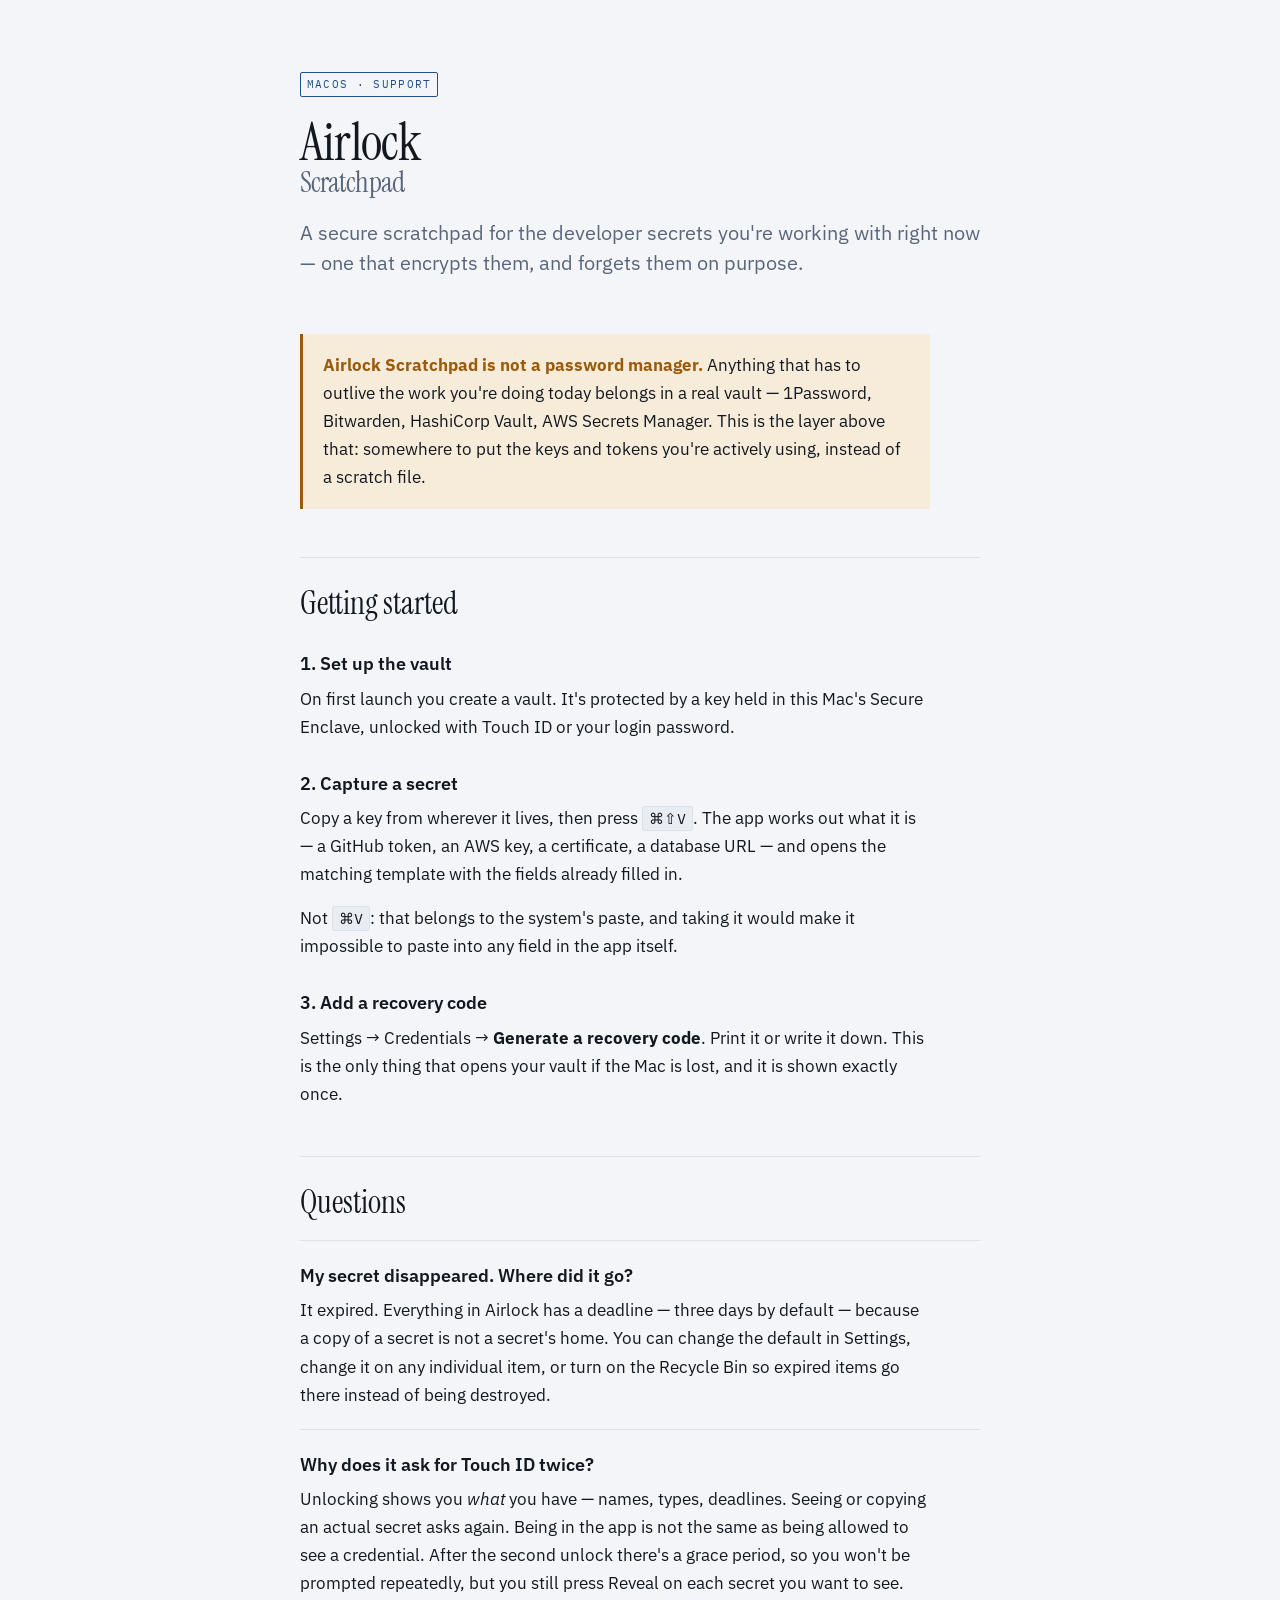
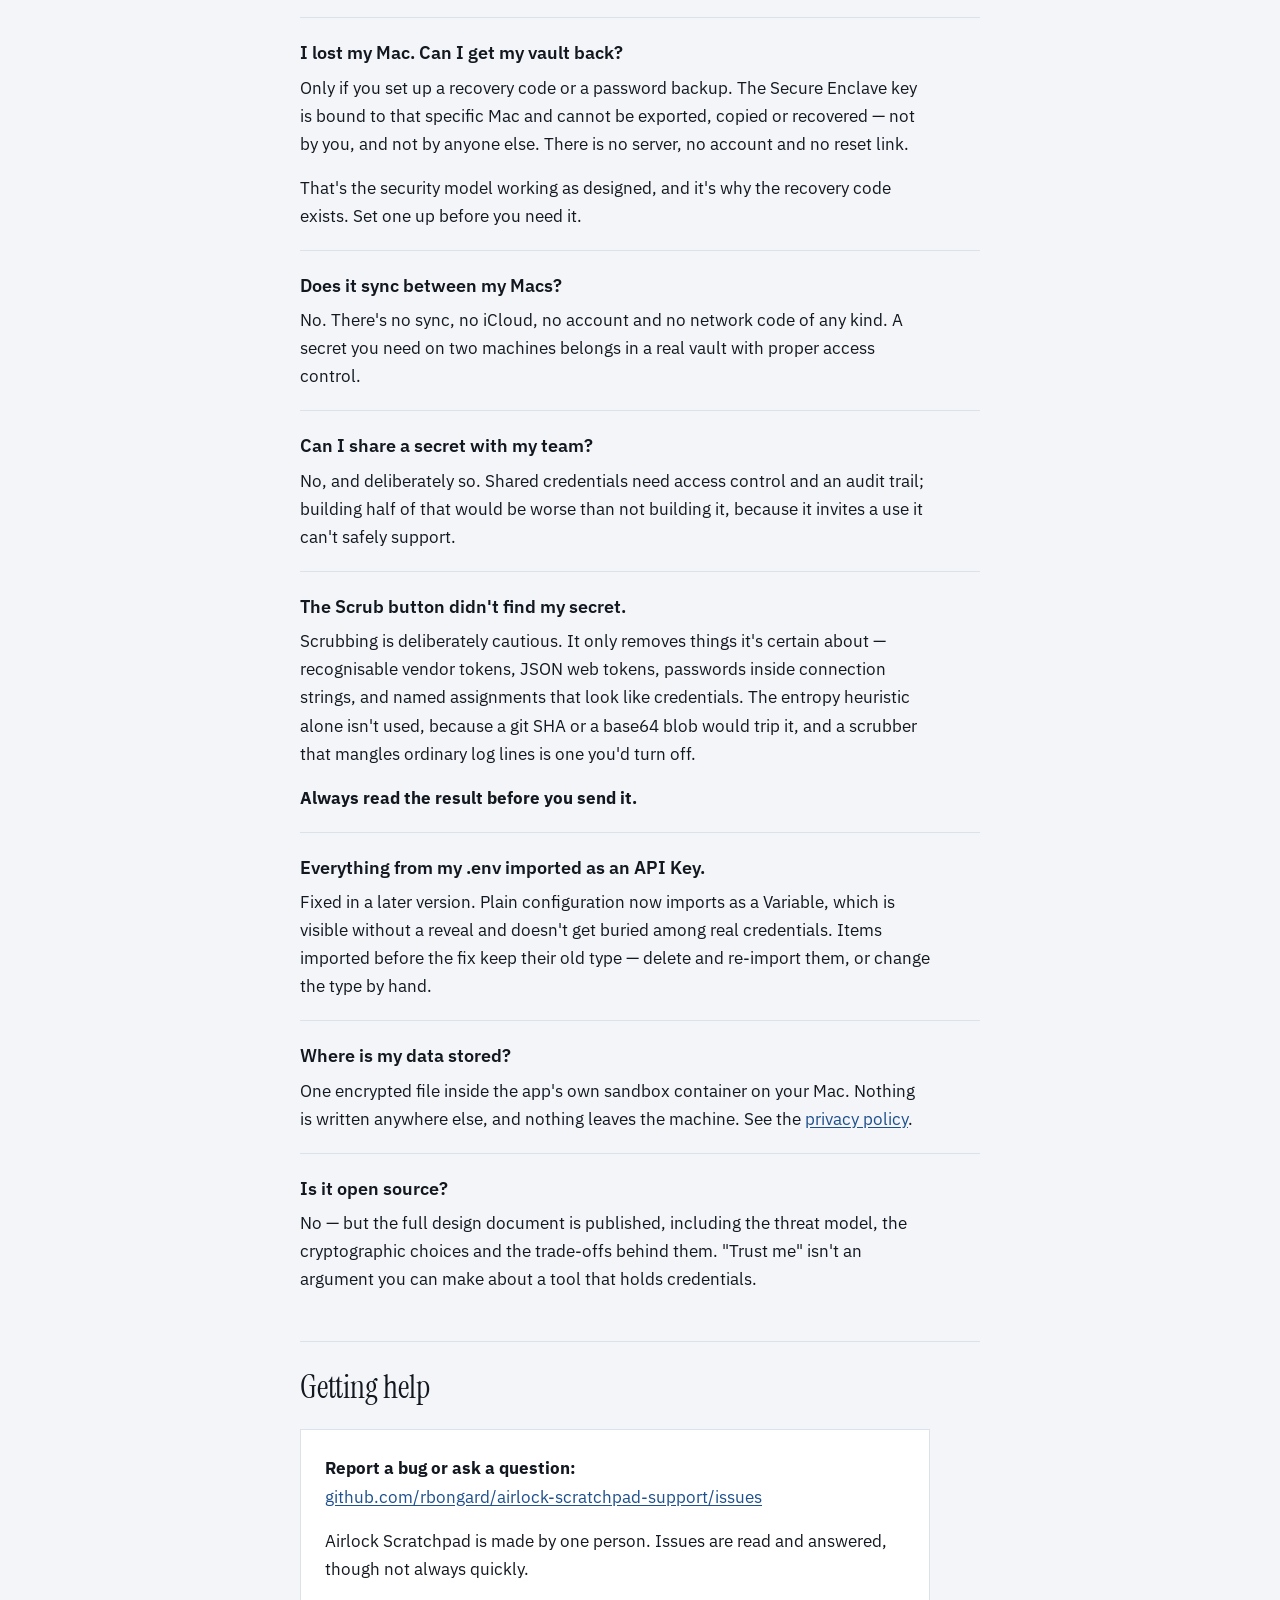
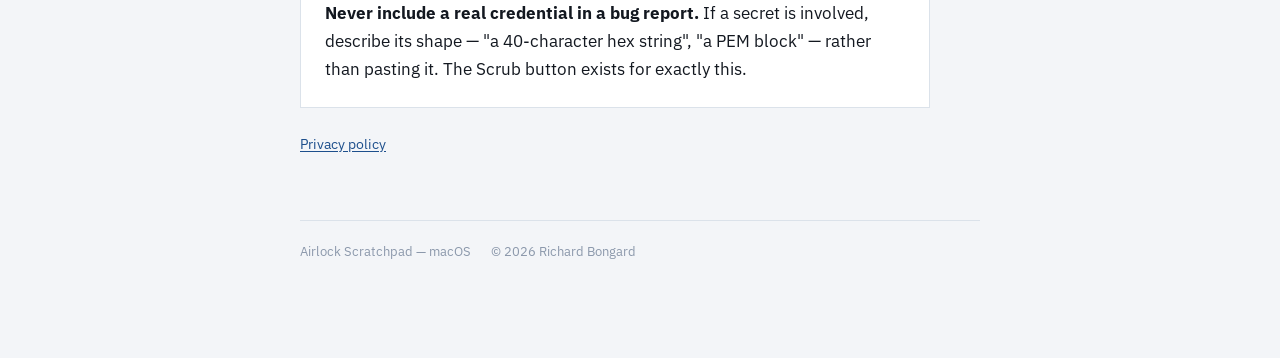
==== index.html @ 9584c19c "Support and privacy pages for Airlock Scratchpad The two URLs App Store Connect requires, plus the s" ====
<!doctype html>
<html lang="en">
<head>
<meta charset="utf-8">
<meta name="viewport" content="width=device-width, initial-scale=1">
<title>Airlock Scratchpad — Support</title>
<meta name="description" content="Support and help for Airlock Scratchpad, a secure scratchpad for short-lived developer secrets on macOS.">
<link rel="preconnect" href="https://fonts.googleapis.com">
<link rel="preconnect" href="https://fonts.gstatic.com" crossorigin>
<link rel="stylesheet" href="https://fonts.googleapis.com/css2?family=Instrument+Serif&family=IBM+Plex+Sans:wght@400;500;600&family=IBM+Plex+Mono:wght@400;500&display=swap">
<link rel="stylesheet" href="style.css">
</head>
<body>
<div class="wrap">

  <header>
    <span class="tag">macOS · Support</span>
    <h1>Airlock<span class="second">Scratchpad</span></h1>
    <p class="lede">A secure scratchpad for the developer secrets you're working with right now — one that encrypts them, and forgets them on purpose.</p>
  </header>

  <div class="callout">
    <p><strong>Airlock Scratchpad is not a password manager.</strong> Anything that has to outlive the work you're doing today belongs in a real vault — 1Password, Bitwarden, HashiCorp Vault, AWS Secrets Manager. This is the layer above that: somewhere to put the keys and tokens you're actively using, instead of a scratch file.</p>
  </div>

  <h2>Getting started</h2>

  <h3>1. Set up the vault</h3>
  <p>On first launch you create a vault. It's protected by a key held in this Mac's Secure Enclave, unlocked with Touch ID or your login password.</p>

  <h3>2. Capture a secret</h3>
  <p>Copy a key from wherever it lives, then press <kbd>⌘⇧V</kbd>. The app works out what it is — a GitHub token, an AWS key, a certificate, a database URL — and opens the matching template with the fields already filled in.</p>
  <p>Not <kbd>⌘V</kbd>: that belongs to the system's paste, and taking it would make it impossible to paste into any field in the app itself.</p>

  <h3>3. Add a recovery code</h3>
  <p>Settings → Credentials → <strong>Generate a recovery code</strong>. Print it or write it down. This is the only thing that opens your vault if the Mac is lost, and it is shown exactly once.</p>

  <h2>Questions</h2>

  <div class="qa">
    <h3>My secret disappeared. Where did it go?</h3>
    <p>It expired. Everything in Airlock has a deadline — three days by default — because a copy of a secret is not a secret's home. You can change the default in Settings, change it on any individual item, or turn on the Recycle Bin so expired items go there instead of being destroyed.</p>
  </div>

  <div class="qa">
    <h3>Why does it ask for Touch ID twice?</h3>
    <p>Unlocking shows you <em>what</em> you have — names, types, deadlines. Seeing or copying an actual secret asks again. Being in the app is not the same as being allowed to see a credential. After the second unlock there's a grace period, so you won't be prompted repeatedly, but you still press Reveal on each secret you want to see.</p>
  </div>

  <div class="qa">
    <h3>I lost my Mac. Can I get my vault back?</h3>
    <p>Only if you set up a recovery code or a password backup. The Secure Enclave key is bound to that specific Mac and cannot be exported, copied or recovered — not by you, and not by anyone else. There is no server, no account and no reset link.</p>
    <p>That's the security model working as designed, and it's why the recovery code exists. Set one up before you need it.</p>
  </div>

  <div class="qa">
    <h3>Does it sync between my Macs?</h3>
    <p>No. There's no sync, no iCloud, no account and no network code of any kind. A secret you need on two machines belongs in a real vault with proper access control.</p>
  </div>

  <div class="qa">
    <h3>Can I share a secret with my team?</h3>
    <p>No, and deliberately so. Shared credentials need access control and an audit trail; building half of that would be worse than not building it, because it invites a use it can't safely support.</p>
  </div>

  <div class="qa">
    <h3>The Scrub button didn't find my secret.</h3>
    <p>Scrubbing is deliberately cautious. It only removes things it's certain about — recognisable vendor tokens, JSON web tokens, passwords inside connection strings, and named assignments that look like credentials. The entropy heuristic alone isn't used, because a git SHA or a base64 blob would trip it, and a scrubber that mangles ordinary log lines is one you'd turn off.</p>
    <p><strong>Always read the result before you send it.</strong></p>
  </div>

  <div class="qa">
    <h3>Everything from my .env imported as an API Key.</h3>
    <p>Fixed in a later version. Plain configuration now imports as a Variable, which is visible without a reveal and doesn't get buried among real credentials. Items imported before the fix keep their old type — delete and re-import them, or change the type by hand.</p>
  </div>

  <div class="qa">
    <h3>Where is my data stored?</h3>
    <p>One encrypted file inside the app's own sandbox container on your Mac. Nothing is written anywhere else, and nothing leaves the machine. See the <a href="privacy.html">privacy policy</a>.</p>
  </div>

  <div class="qa">
    <h3>Is it open source?</h3>
    <p>No — but the full design document is published, including the threat model, the cryptographic choices and the trade-offs behind them. "Trust me" isn't an argument you can make about a tool that holds credentials.</p>
  </div>

  <h2>Getting help</h2>

  <div class="contact">
    <p><strong>Report a bug or ask a question:</strong><br>
    <a href="https://github.com/rbongard/airlock-scratchpad-support/issues">github.com/rbongard/airlock-scratchpad-support/issues</a></p>
    <p>Airlock Scratchpad is made by one person. Issues are read and answered, though not always quickly.</p>
    <p><strong>Never include a real credential in a bug report.</strong> If a secret is involved, describe its shape — "a 40-character hex string", "a PEM block" — rather than pasting it. The Scrub button exists for exactly this.</p>
  </div>

  <nav class="crumbs">
    <a href="privacy.html">Privacy policy</a>
  </nav>

  <footer>
    <span>Airlock Scratchpad — macOS</span>
    <span>© 2026 Richard Bongard</span>
  </footer>

</div>
</body>
</html>
---- style.css ----
/* Shared with the published design and positioning documents, so the support
   site reads as part of the same product rather than a bolted-on afterthought. */

:root {
  --ground:    #f3f5f8;
  --surface:   #ffffff;
  --sunk:      #e9edf2;
  --ink:       #131820;
  --slate:     #59657a;
  --faint:     #8b98ab;
  --rule:      #dbe2ea;
  --accent:    #1d4f8c;
  --accent-dim:#e2ebf6;
  --amber:     #9a5c0c;
  --amber-dim: #f7ecda;
  --measure:   63ch;
}

@media (prefers-color-scheme: dark) {
  :root {
    --ground:    #0e1217;
    --surface:   #161c24;
    --sunk:      #1c232d;
    --ink:       #e7ecf3;
    --slate:     #9dabbd;
    --faint:     #6d7c90;
    --rule:      #29323e;
    --accent:    #79aae8;
    --accent-dim:#1a2b40;
    --amber:     #d9a052;
    --amber-dim: #332614;
  }
}

* { box-sizing: border-box; }

body {
  margin: 0;
  background: var(--ground);
  color: var(--ink);
  font-family: "IBM Plex Sans", ui-sans-serif, system-ui, -apple-system, sans-serif;
  font-size: 1.0625rem;
  line-height: 1.65;
  -webkit-font-smoothing: antialiased;
}

.wrap {
  max-width: 46rem;
  margin: 0 auto;
  padding: 0 1.75rem 6rem;
}

h1, h2, h3 { text-wrap: balance; margin: 0; }

h1 {
  font-family: "Instrument Serif", Georgia, "Times New Roman", serif;
  font-weight: 400;
  font-size: 3.25rem;
  line-height: 1;
  letter-spacing: -0.015em;
}

h1 .second { display: block; color: var(--slate); font-size: 0.55em; }

h2 {
  font-family: "Instrument Serif", Georgia, serif;
  font-weight: 400;
  font-size: 2rem;
  line-height: 1.1;
  margin: 3rem 0 1rem;
  padding-top: 1.75rem;
  border-top: 1px solid var(--rule);
}

h3 { font-size: 1.1rem; font-weight: 600; margin: 1.75rem 0 0.4rem; }

p { margin: 0 0 1rem; max-width: var(--measure); }
ul { margin: 0 0 1.15rem; padding-left: 1.25rem; max-width: var(--measure); }
li { margin-bottom: 0.4rem; }

a { color: var(--accent); text-underline-offset: 2px; }

header {
  padding: 4.5rem 0 2.5rem;
  display: flex;
  flex-direction: column;
  gap: 1.25rem;
}

.lede { font-size: 1.25rem; line-height: 1.5; color: var(--slate); max-width: var(--measure); }

.tag {
  align-self: flex-start;
  font-family: "IBM Plex Mono", ui-monospace, Menlo, monospace;
  font-size: 0.7rem;
  letter-spacing: 0.12em;
  text-transform: uppercase;
  color: var(--accent);
  border: 1px solid var(--accent);
  border-radius: 2px;
  padding: 0.2em 0.5em;
}

code, kbd {
  font-family: "IBM Plex Mono", ui-monospace, Menlo, monospace;
  font-size: 0.87em;
  background: var(--sunk);
  padding: 0.12em 0.4em;
  border-radius: 3px;
}

kbd { border: 1px solid var(--rule); }

.callout {
  border-left: 3px solid var(--amber);
  background: var(--amber-dim);
  padding: 1.1rem 1.25rem;
  margin: 0 0 1.5rem;
  max-width: var(--measure);
}
.callout p:last-child { margin-bottom: 0; }
.callout strong { color: var(--amber); }

.qa {
  border-top: 1px solid var(--rule);
  padding-top: 1.25rem;
  margin-top: 1.25rem;
}
.qa:first-of-type { border-top: none; }
.qa h3 { margin-top: 0; }

.contact {
  background: var(--surface);
  border: 1px solid var(--rule);
  padding: 1.5rem 1.5rem;
  margin-top: 1.5rem;
  max-width: var(--measure);
}
.contact p:last-child { margin-bottom: 0; }

nav.crumbs {
  padding: 1.5rem 0 0;
  font-size: 0.9rem;
  display: flex;
  gap: 1.25rem;
  flex-wrap: wrap;
}

footer {
  margin-top: 4rem;
  padding-top: 1.25rem;
  border-top: 1px solid var(--rule);
  font-size: 0.82rem;
  color: var(--faint);
  display: flex;
  gap: 1.25rem;
  flex-wrap: wrap;
}

:focus-visible { outline: 2px solid var(--accent); outline-offset: 2px; }
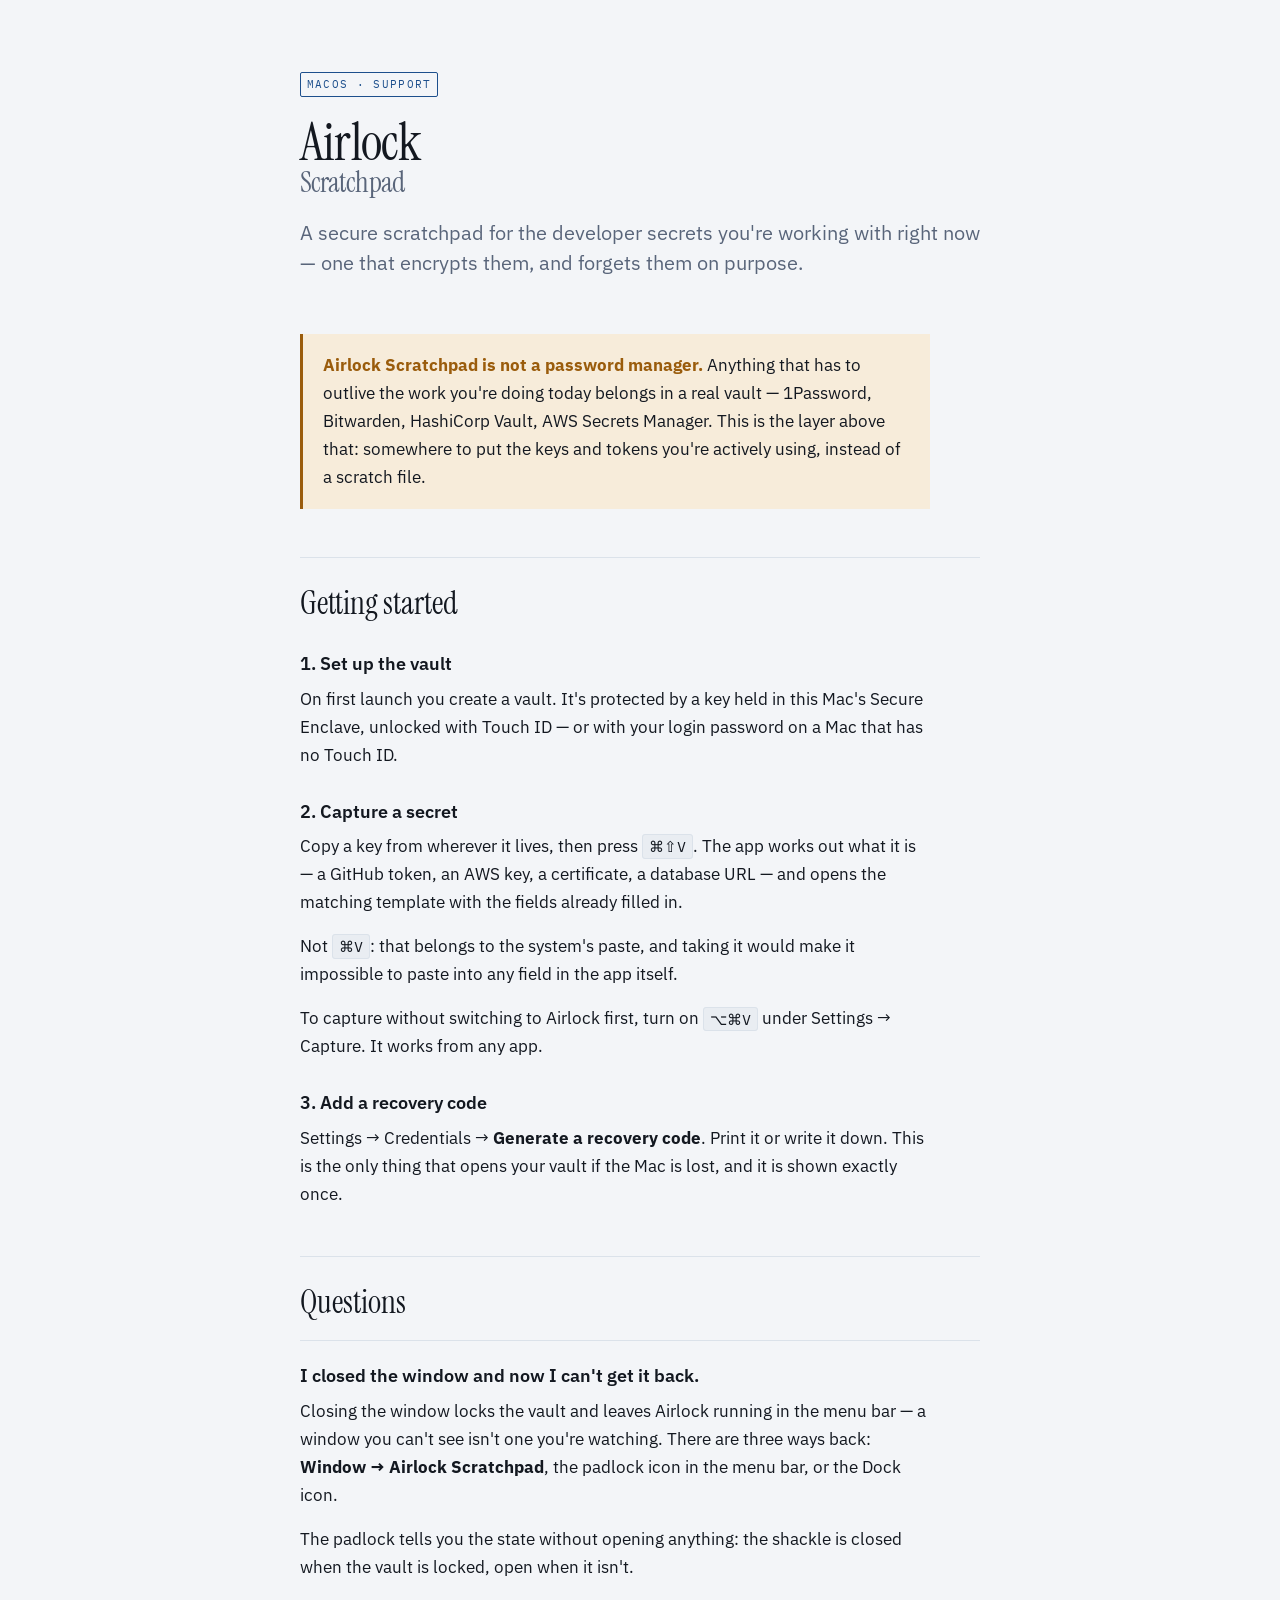
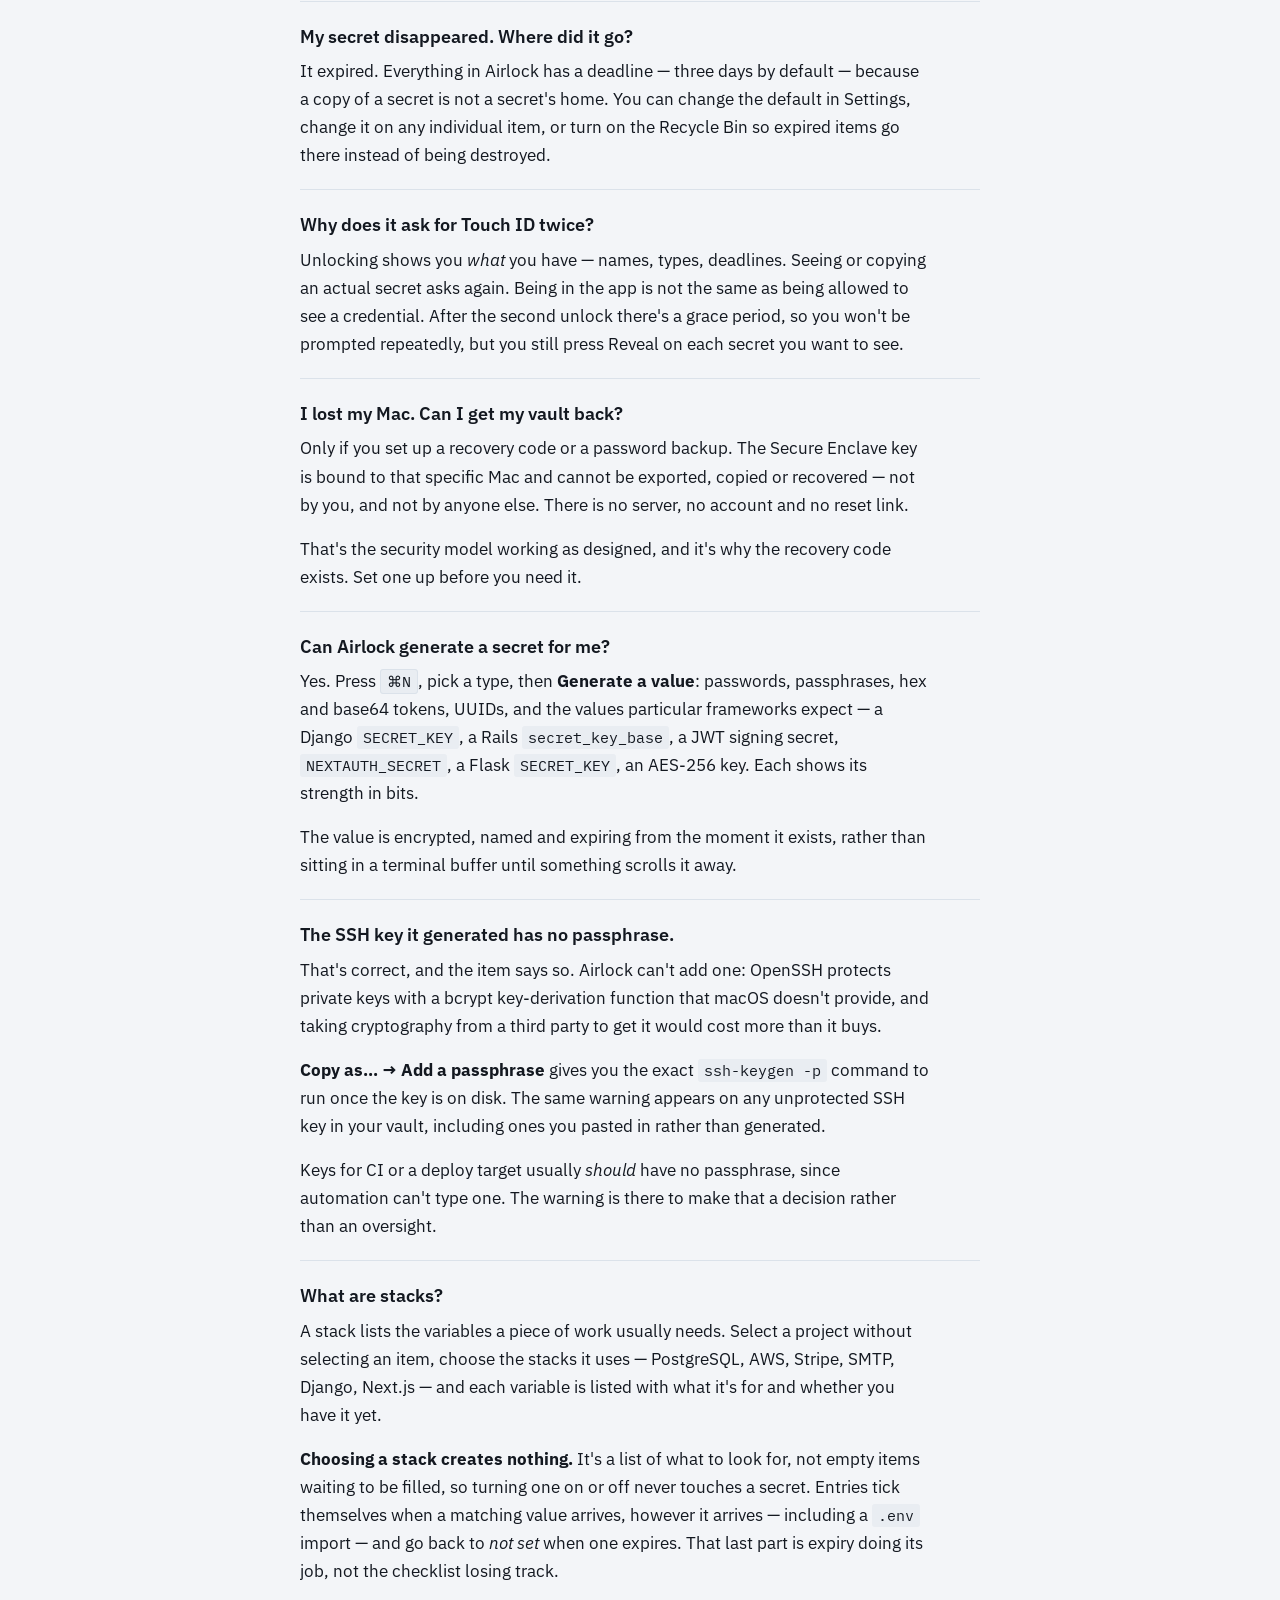
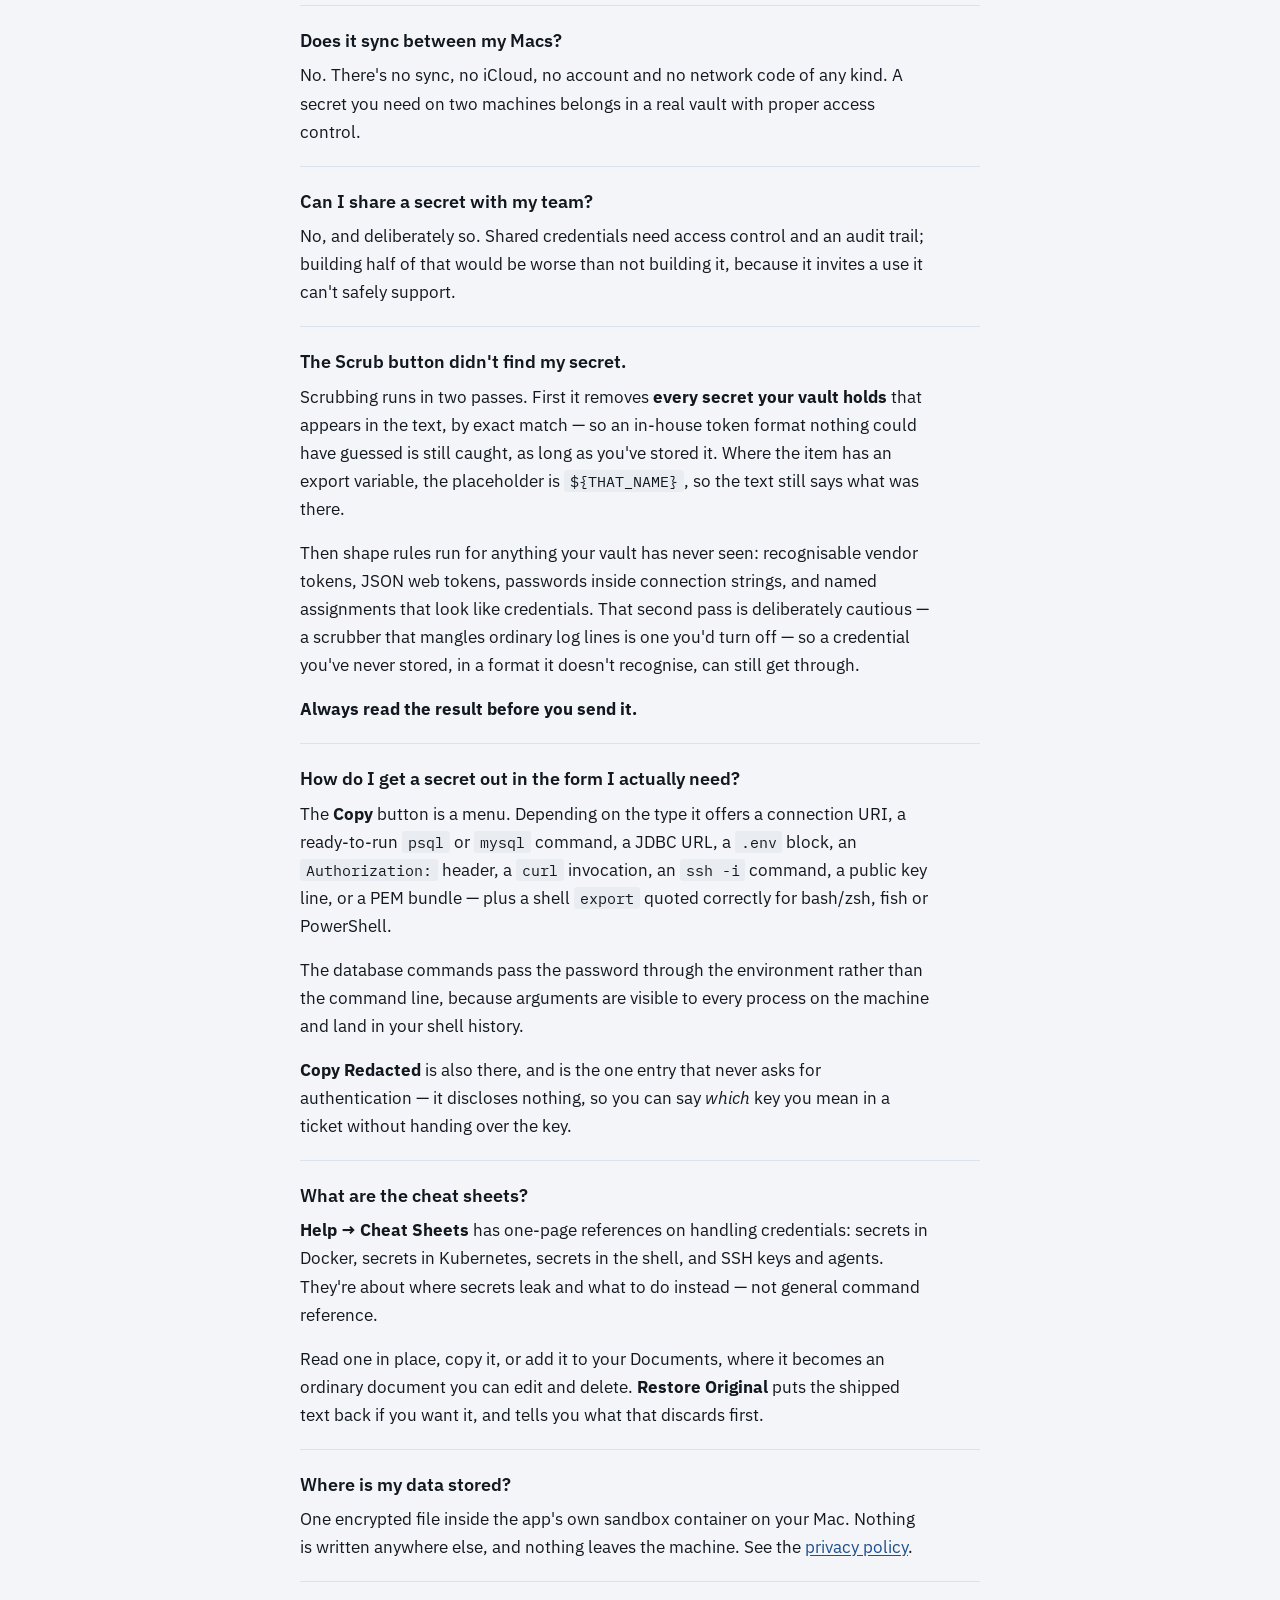
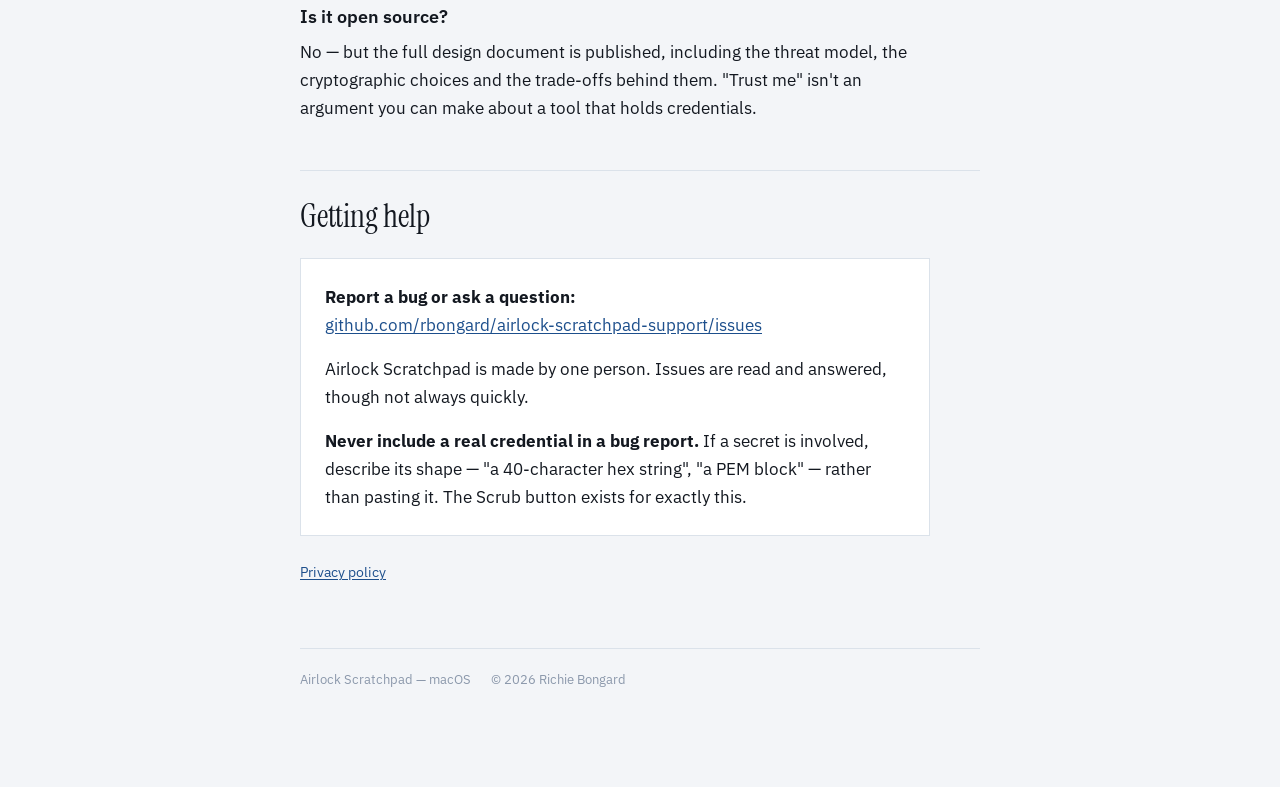
==== commit b634ee26: "Bring the support site level with the shipped app The site described the build first submitted to Ap" ====
--- a/index.html
+++ b/index.html
@@ -26,16 +26,23 @@
   <h2>Getting started</h2>
 
   <h3>1. Set up the vault</h3>
-  <p>On first launch you create a vault. It's protected by a key held in this Mac's Secure Enclave, unlocked with Touch ID or your login password.</p>
+  <p>On first launch you create a vault. It's protected by a key held in this Mac's Secure Enclave, unlocked with Touch ID — or with your login password on a Mac that has no Touch ID.</p>
 
   <h3>2. Capture a secret</h3>
   <p>Copy a key from wherever it lives, then press <kbd>⌘⇧V</kbd>. The app works out what it is — a GitHub token, an AWS key, a certificate, a database URL — and opens the matching template with the fields already filled in.</p>
   <p>Not <kbd>⌘V</kbd>: that belongs to the system's paste, and taking it would make it impossible to paste into any field in the app itself.</p>
+  <p>To capture without switching to Airlock first, turn on <kbd>⌥⌘V</kbd> under Settings → Capture. It works from any app.</p>
 
   <h3>3. Add a recovery code</h3>
   <p>Settings → Credentials → <strong>Generate a recovery code</strong>. Print it or write it down. This is the only thing that opens your vault if the Mac is lost, and it is shown exactly once.</p>
 
   <h2>Questions</h2>
+
+  <div class="qa">
+    <h3>I closed the window and now I can't get it back.</h3>
+    <p>Closing the window locks the vault and leaves Airlock running in the menu bar — a window you can't see isn't one you're watching. There are three ways back: <strong>Window → Airlock Scratchpad</strong>, the padlock icon in the menu bar, or the Dock icon.</p>
+    <p>The padlock tells you the state without opening anything: the shackle is closed when the vault is locked, open when it isn't.</p>
+  </div>
 
   <div class="qa">
     <h3>My secret disappeared. Where did it go?</h3>
@@ -54,6 +61,25 @@
   </div>
 
   <div class="qa">
+    <h3>Can Airlock generate a secret for me?</h3>
+    <p>Yes. Press <kbd>⌘N</kbd>, pick a type, then <strong>Generate a value</strong>: passwords, passphrases, hex and base64 tokens, UUIDs, and the values particular frameworks expect — a Django <code>SECRET_KEY</code>, a Rails <code>secret_key_base</code>, a JWT signing secret, <code>NEXTAUTH_SECRET</code>, a Flask <code>SECRET_KEY</code>, an AES-256 key. Each shows its strength in bits.</p>
+    <p>The value is encrypted, named and expiring from the moment it exists, rather than sitting in a terminal buffer until something scrolls it away.</p>
+  </div>
+
+  <div class="qa">
+    <h3>The SSH key it generated has no passphrase.</h3>
+    <p>That's correct, and the item says so. Airlock can't add one: OpenSSH protects private keys with a bcrypt key-derivation function that macOS doesn't provide, and taking cryptography from a third party to get it would cost more than it buys.</p>
+    <p><strong>Copy as… → Add a passphrase</strong> gives you the exact <code>ssh-keygen -p</code> command to run once the key is on disk. The same warning appears on any unprotected SSH key in your vault, including ones you pasted in rather than generated.</p>
+    <p>Keys for CI or a deploy target usually <em>should</em> have no passphrase, since automation can't type one. The warning is there to make that a decision rather than an oversight.</p>
+  </div>
+
+  <div class="qa">
+    <h3>What are stacks?</h3>
+    <p>A stack lists the variables a piece of work usually needs. Select a project without selecting an item, choose the stacks it uses — PostgreSQL, AWS, Stripe, SMTP, Django, Next.js — and each variable is listed with what it's for and whether you have it yet.</p>
+    <p><strong>Choosing a stack creates nothing.</strong> It's a list of what to look for, not empty items waiting to be filled, so turning one on or off never touches a secret. Entries tick themselves when a matching value arrives, however it arrives — including a <code>.env</code> import — and go back to <em>not set</em> when one expires. That last part is expiry doing its job, not the checklist losing track.</p>
+  </div>
+
+  <div class="qa">
     <h3>Does it sync between my Macs?</h3>
     <p>No. There's no sync, no iCloud, no account and no network code of any kind. A secret you need on two machines belongs in a real vault with proper access control.</p>
   </div>
@@ -65,13 +91,22 @@
 
   <div class="qa">
     <h3>The Scrub button didn't find my secret.</h3>
-    <p>Scrubbing is deliberately cautious. It only removes things it's certain about — recognisable vendor tokens, JSON web tokens, passwords inside connection strings, and named assignments that look like credentials. The entropy heuristic alone isn't used, because a git SHA or a base64 blob would trip it, and a scrubber that mangles ordinary log lines is one you'd turn off.</p>
+    <p>Scrubbing runs in two passes. First it removes <strong>every secret your vault holds</strong> that appears in the text, by exact match — so an in-house token format nothing could have guessed is still caught, as long as you've stored it. Where the item has an export variable, the placeholder is <code>${THAT_NAME}</code>, so the text still says what was there.</p>
+    <p>Then shape rules run for anything your vault has never seen: recognisable vendor tokens, JSON web tokens, passwords inside connection strings, and named assignments that look like credentials. That second pass is deliberately cautious — a scrubber that mangles ordinary log lines is one you'd turn off — so a credential you've never stored, in a format it doesn't recognise, can still get through.</p>
     <p><strong>Always read the result before you send it.</strong></p>
   </div>
 
   <div class="qa">
-    <h3>Everything from my .env imported as an API Key.</h3>
-    <p>Fixed in a later version. Plain configuration now imports as a Variable, which is visible without a reveal and doesn't get buried among real credentials. Items imported before the fix keep their old type — delete and re-import them, or change the type by hand.</p>
+    <h3>How do I get a secret out in the form I actually need?</h3>
+    <p>The <strong>Copy</strong> button is a menu. Depending on the type it offers a connection URI, a ready-to-run <code>psql</code> or <code>mysql</code> command, a JDBC URL, a <code>.env</code> block, an <code>Authorization:</code> header, a <code>curl</code> invocation, an <code>ssh -i</code> command, a public key line, or a PEM bundle — plus a shell <code>export</code> quoted correctly for bash/zsh, fish or PowerShell.</p>
+    <p>The database commands pass the password through the environment rather than the command line, because arguments are visible to every process on the machine and land in your shell history.</p>
+    <p><strong>Copy Redacted</strong> is also there, and is the one entry that never asks for authentication — it discloses nothing, so you can say <em>which</em> key you mean in a ticket without handing over the key.</p>
+  </div>
+
+  <div class="qa">
+    <h3>What are the cheat sheets?</h3>
+    <p><strong>Help → Cheat Sheets</strong> has one-page references on handling credentials: secrets in Docker, secrets in Kubernetes, secrets in the shell, and SSH keys and agents. They're about where secrets leak and what to do instead — not general command reference.</p>
+    <p>Read one in place, copy it, or add it to your Documents, where it becomes an ordinary document you can edit and delete. <strong>Restore Original</strong> puts the shipped text back if you want it, and tells you what that discards first.</p>
   </div>
 
   <div class="qa">
@@ -99,7 +134,7 @@
 
   <footer>
     <span>Airlock Scratchpad — macOS</span>
-    <span>© 2026 Richard Bongard</span>
+    <span>© 2026 Richie Bongard</span>
   </footer>
 
 </div>
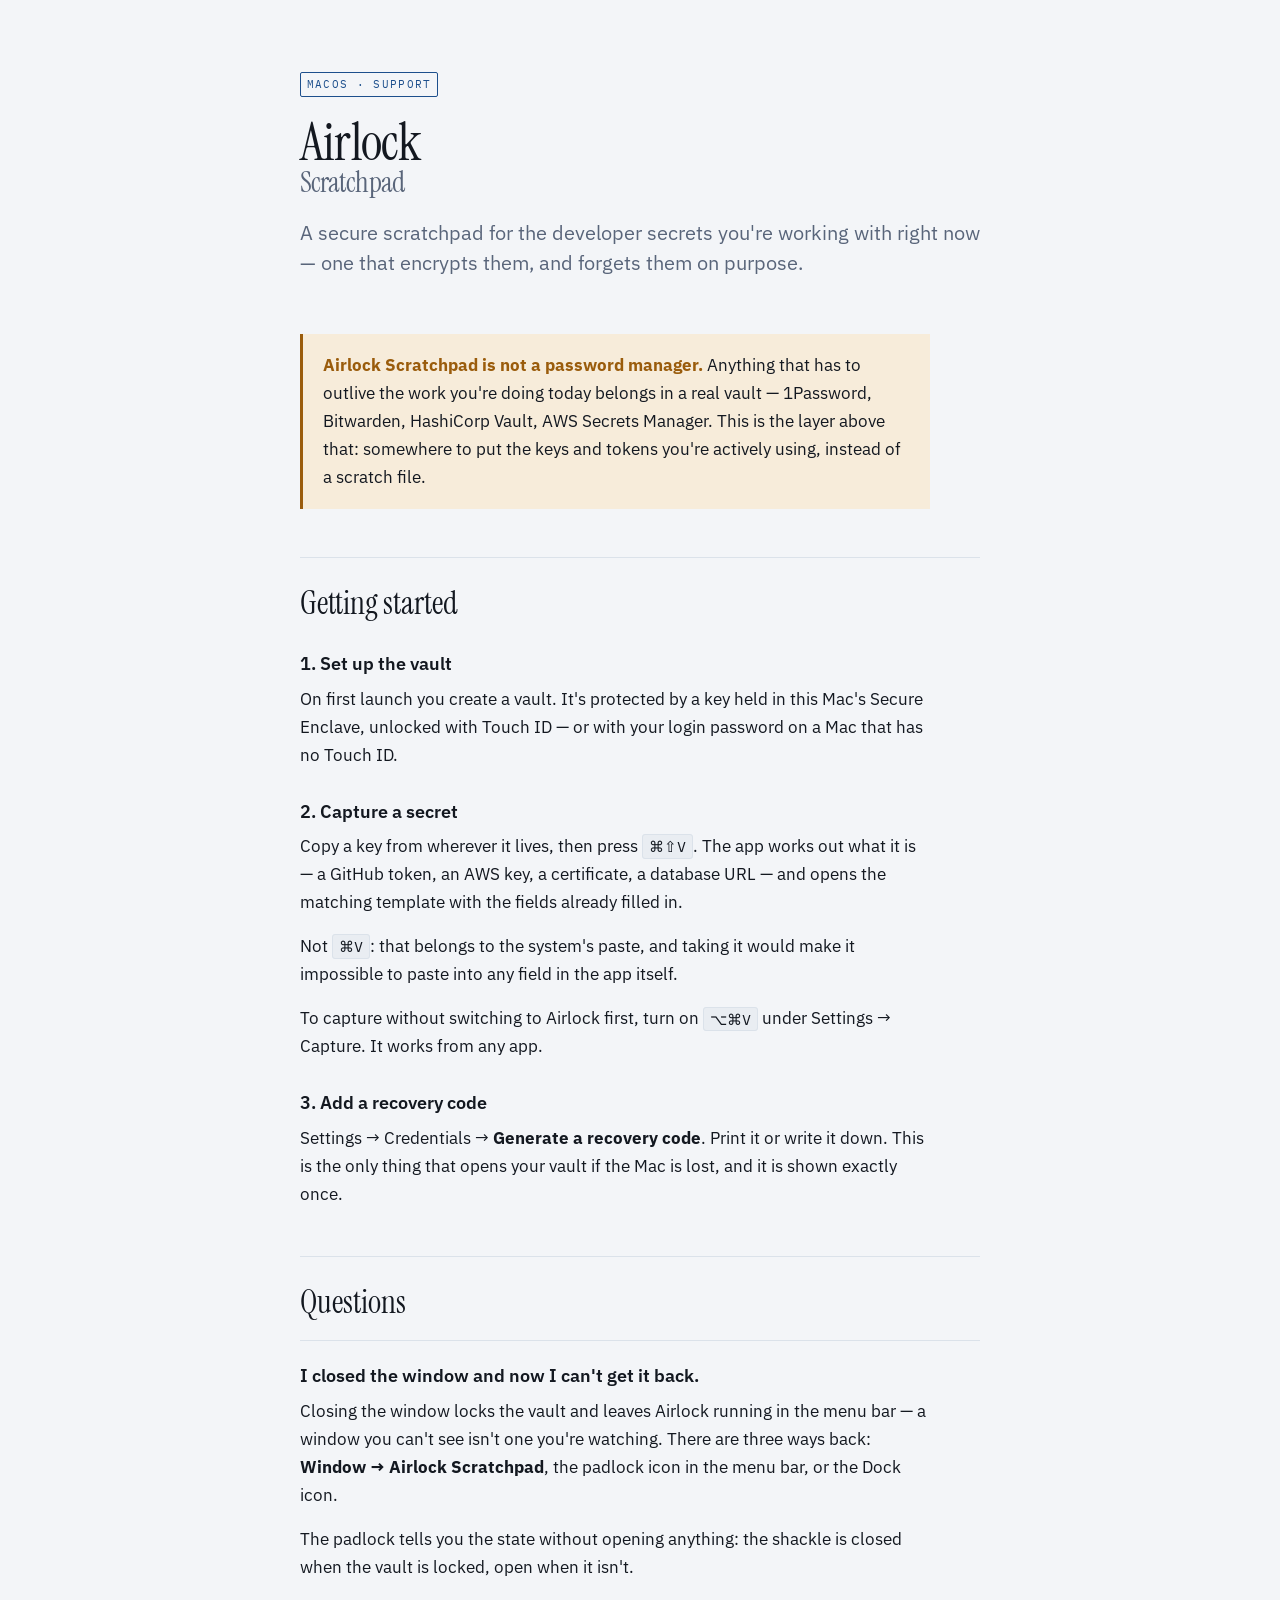
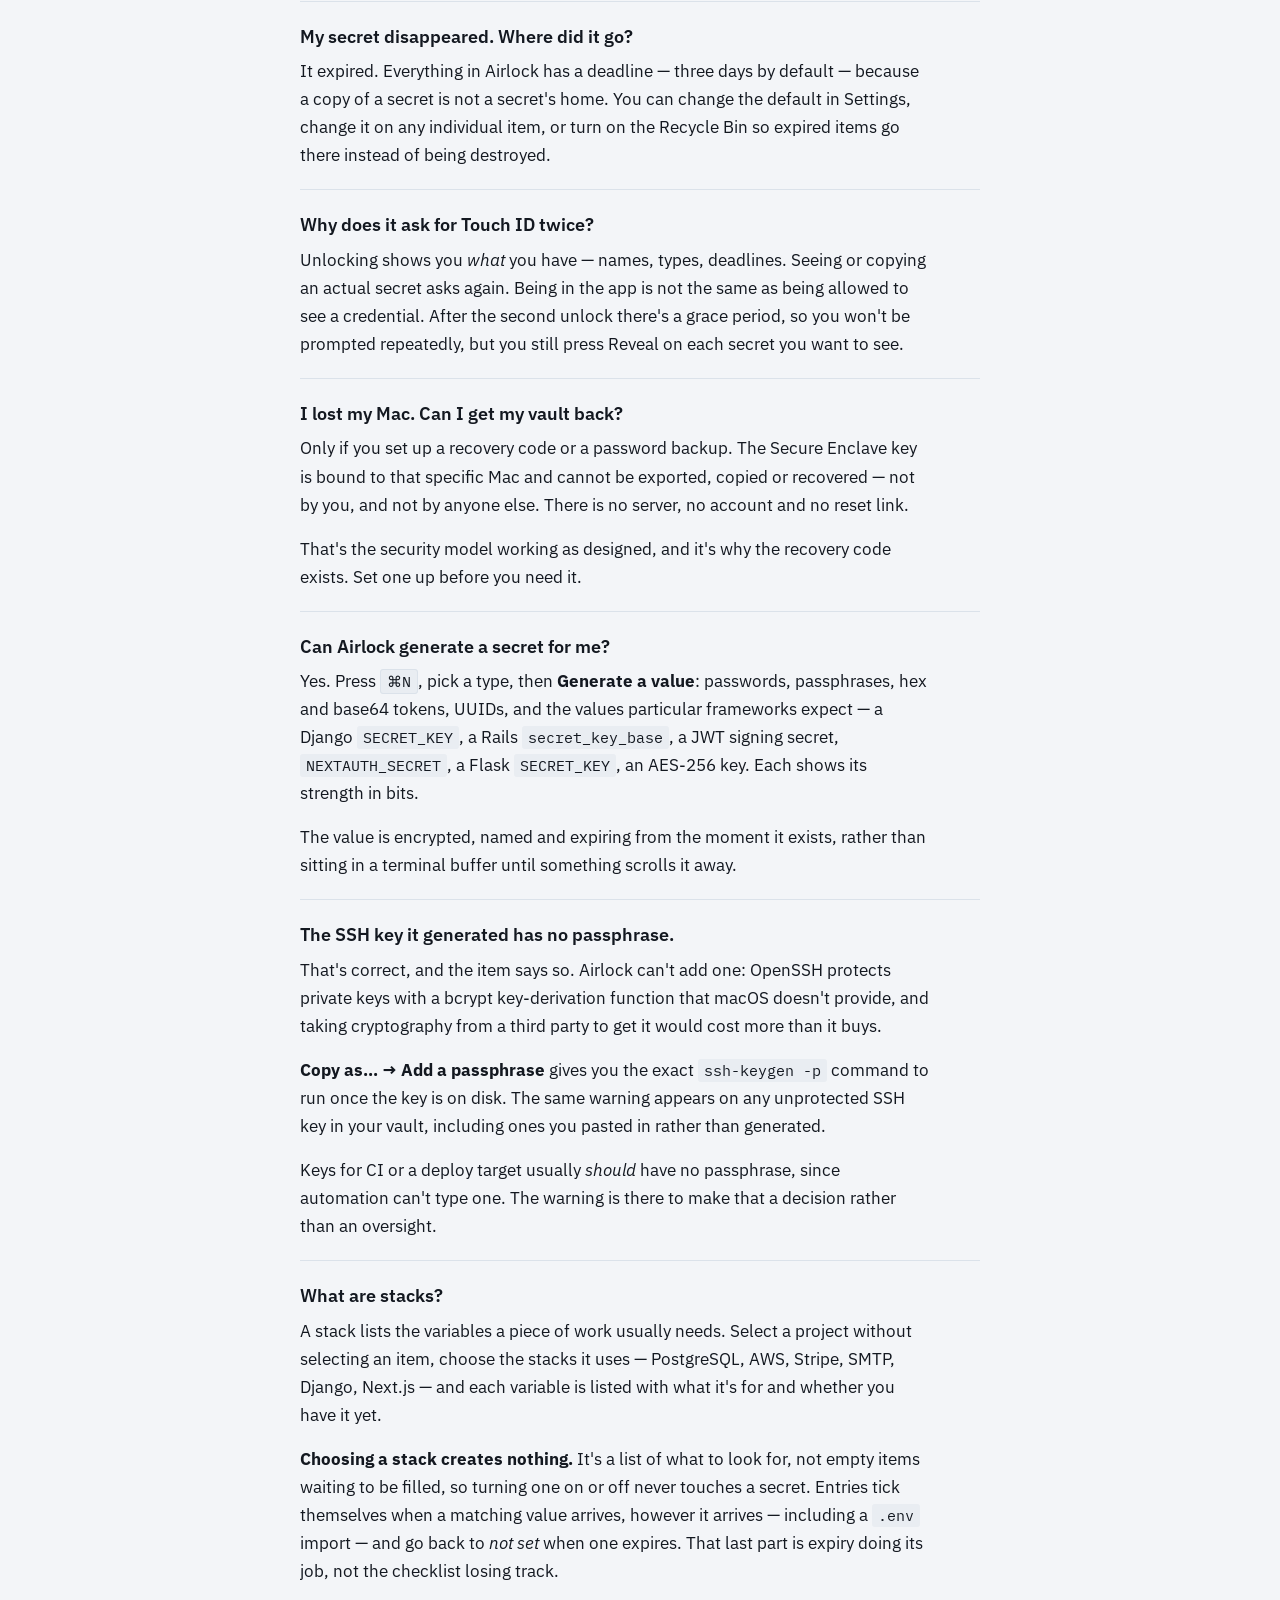
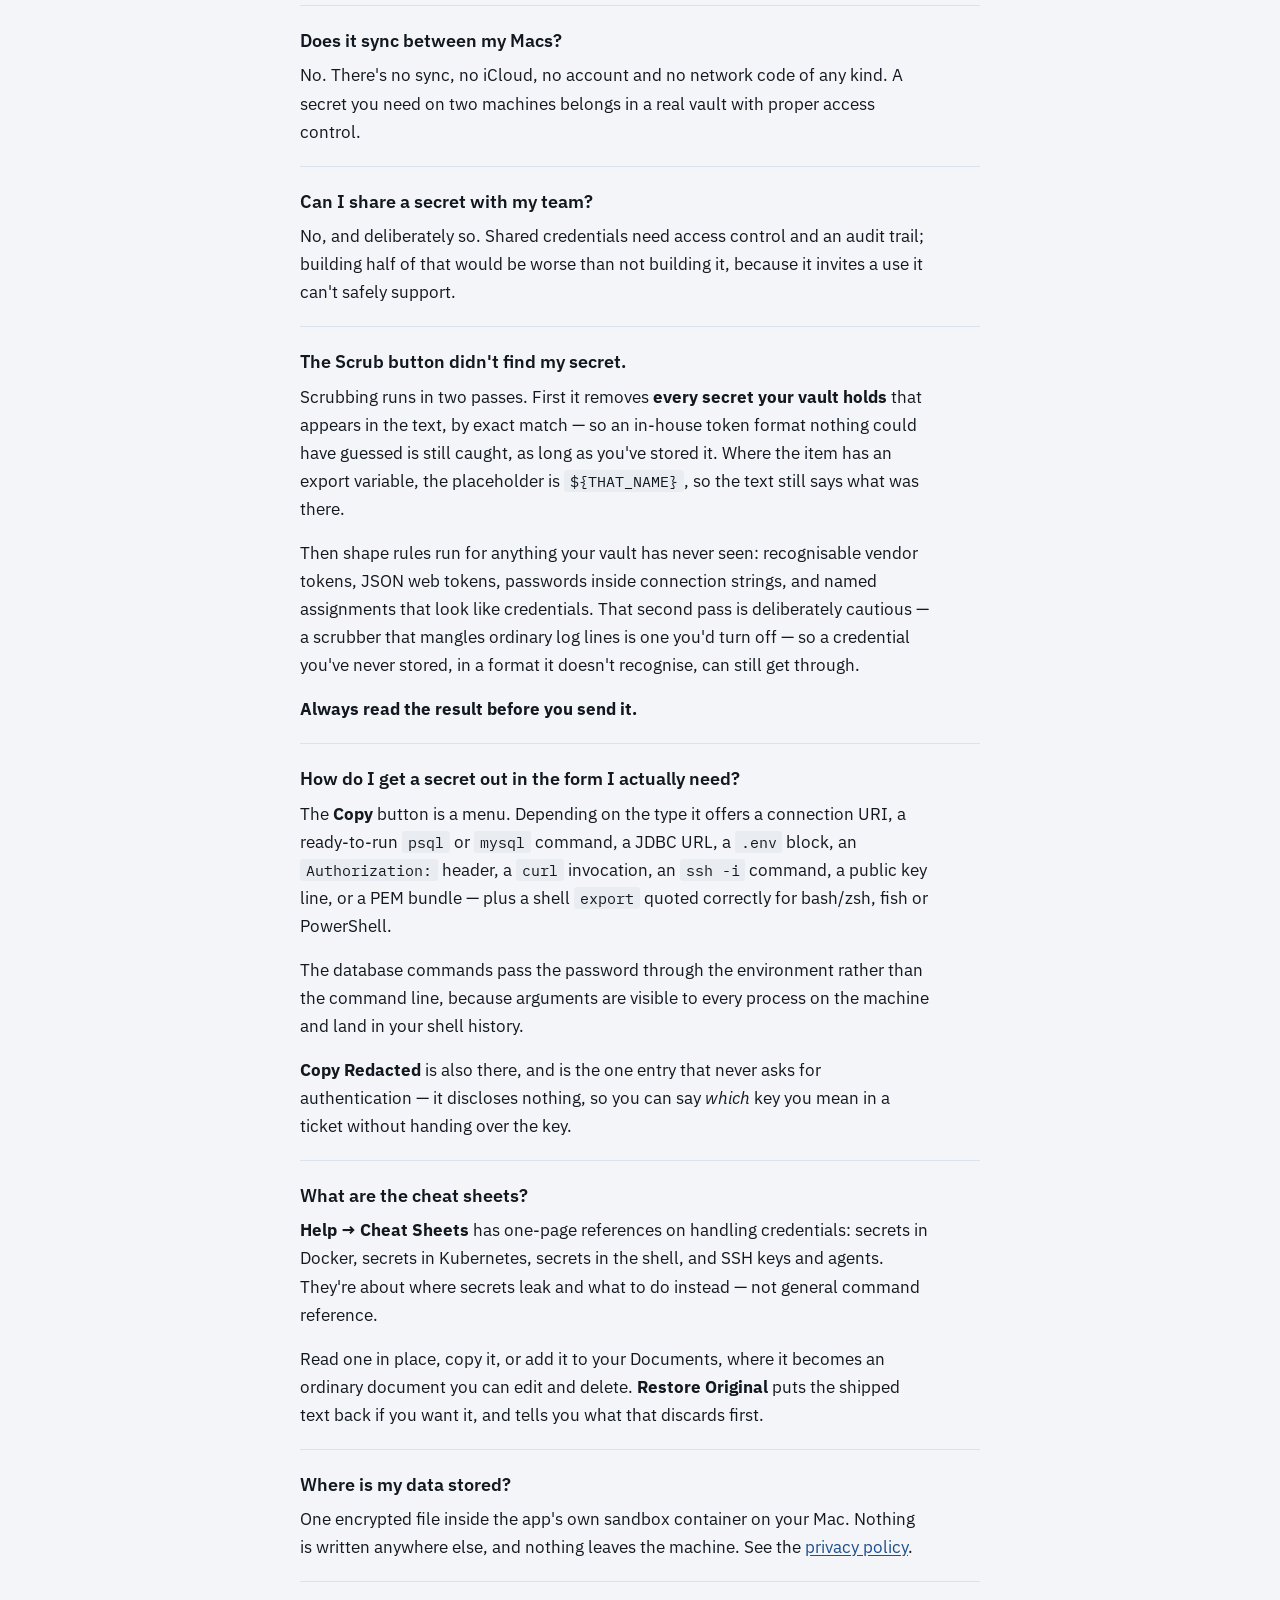
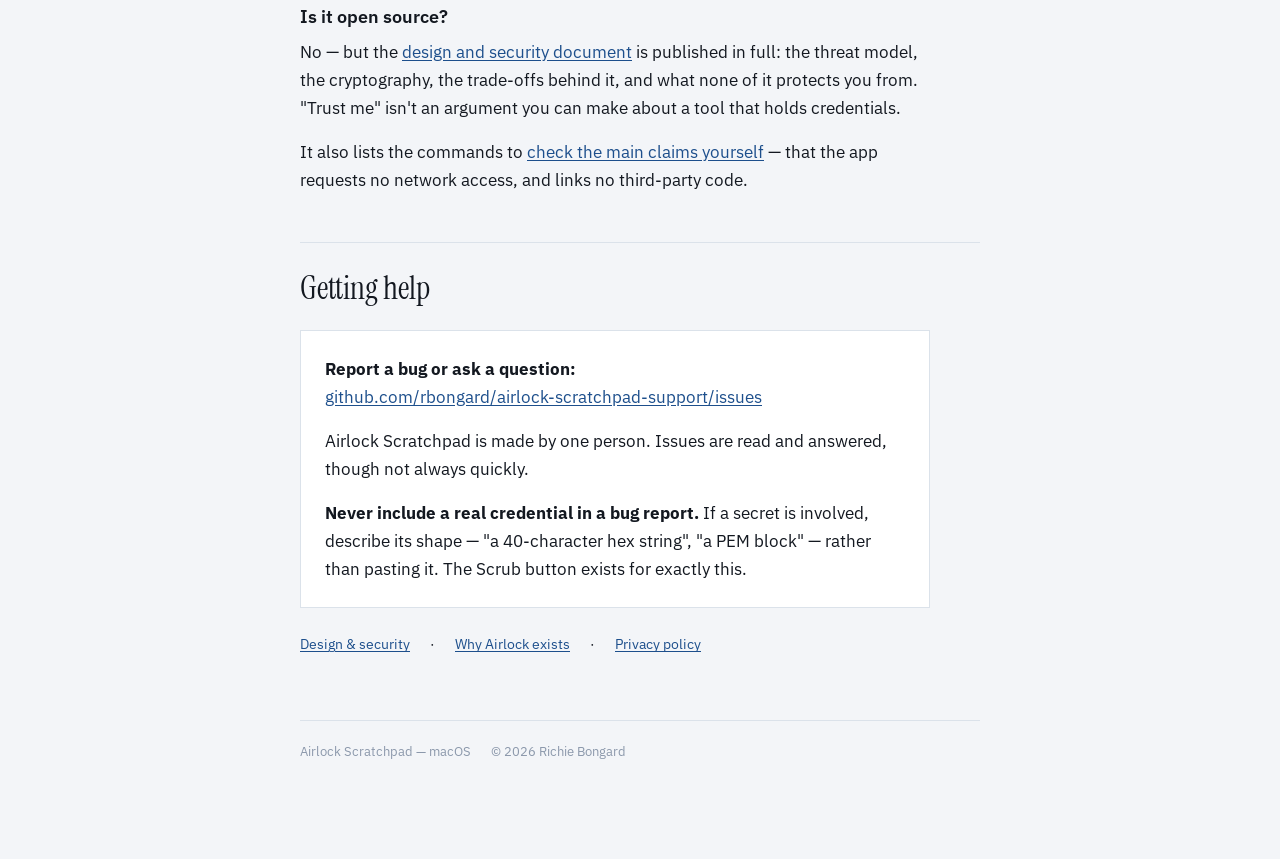
==== commit 95b790e8: "Publish the design document the site already promised "Is it open source? No — but the full design d" ====
--- a/index.html
+++ b/index.html
@@ -116,7 +116,8 @@
 
   <div class="qa">
     <h3>Is it open source?</h3>
-    <p>No — but the full design document is published, including the threat model, the cryptographic choices and the trade-offs behind them. "Trust me" isn't an argument you can make about a tool that holds credentials.</p>
+    <p>No — but the <a href="design.html">design and security document</a> is published in full: the threat model, the cryptography, the trade-offs behind it, and what none of it protects you from. "Trust me" isn't an argument you can make about a tool that holds credentials.</p>
+    <p>It also lists the commands to <a href="design.html#checking-the-claims-yourself">check the main claims yourself</a> — that the app requests no network access, and links no third-party code.</p>
   </div>
 
   <h2>Getting help</h2>
@@ -129,6 +130,8 @@
   </div>
 
   <nav class="crumbs">
+    <a href="design.html">Design &amp; security</a> ·
+    <a href="why.html">Why Airlock exists</a> ·
     <a href="privacy.html">Privacy policy</a>
   </nav>
 
--- a/style.css
+++ b/style.css
@@ -111,6 +111,32 @@
 
 kbd { border: 1px solid var(--rule); }
 
+/* Command blocks on the design page. The inner <code> drops its own inline
+   background so the block reads as one surface rather than a striped one. */
+pre {
+  background: var(--sunk);
+  border: 1px solid var(--rule);
+  border-radius: 4px;
+  padding: 0.85rem 1rem;
+  margin: 0 0 1.15rem;
+  max-width: var(--measure);
+  overflow-x: auto;
+}
+
+pre code {
+  background: none;
+  padding: 0;
+  border-radius: 0;
+  font-size: 0.85em;
+}
+
+hr {
+  border: 0;
+  border-top: 1px solid var(--rule);
+  margin: 2.25rem 0;
+  max-width: var(--measure);
+}
+
 .callout {
   border-left: 3px solid var(--amber);
   background: var(--amber-dim);
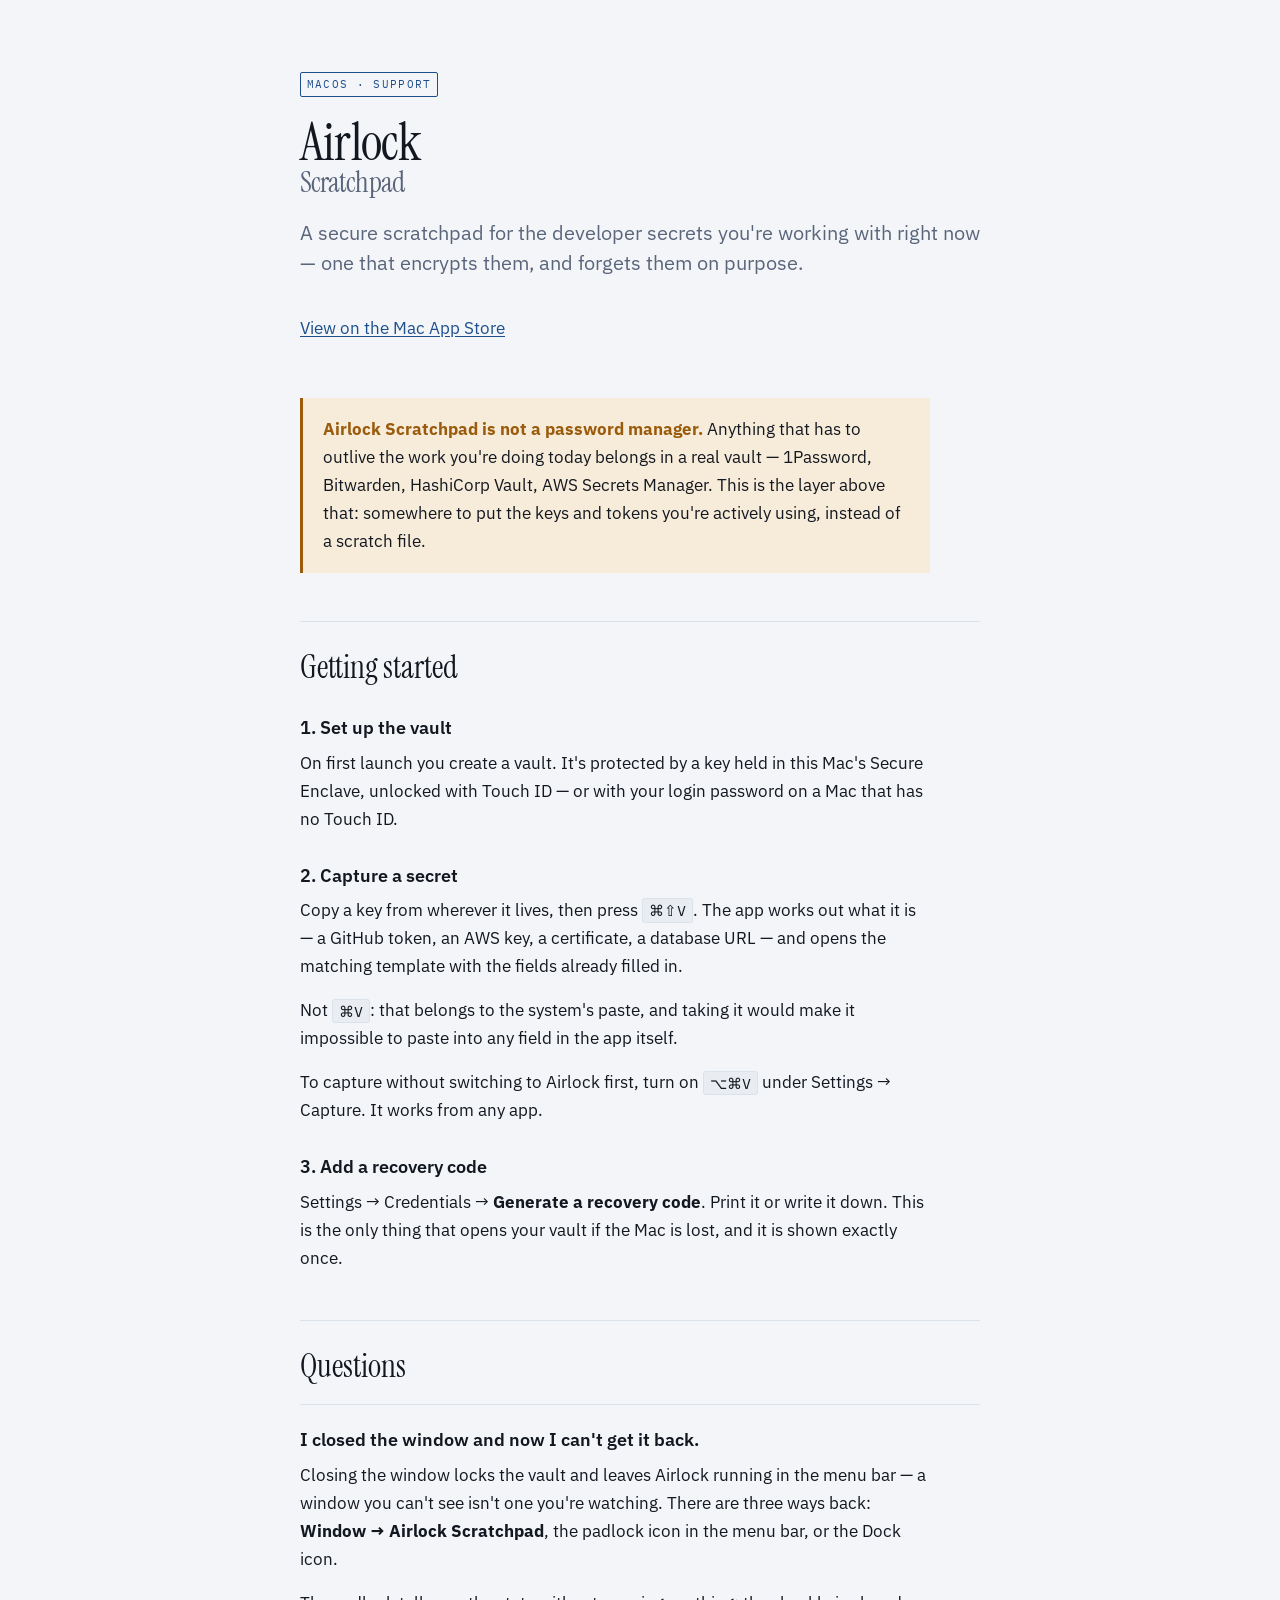
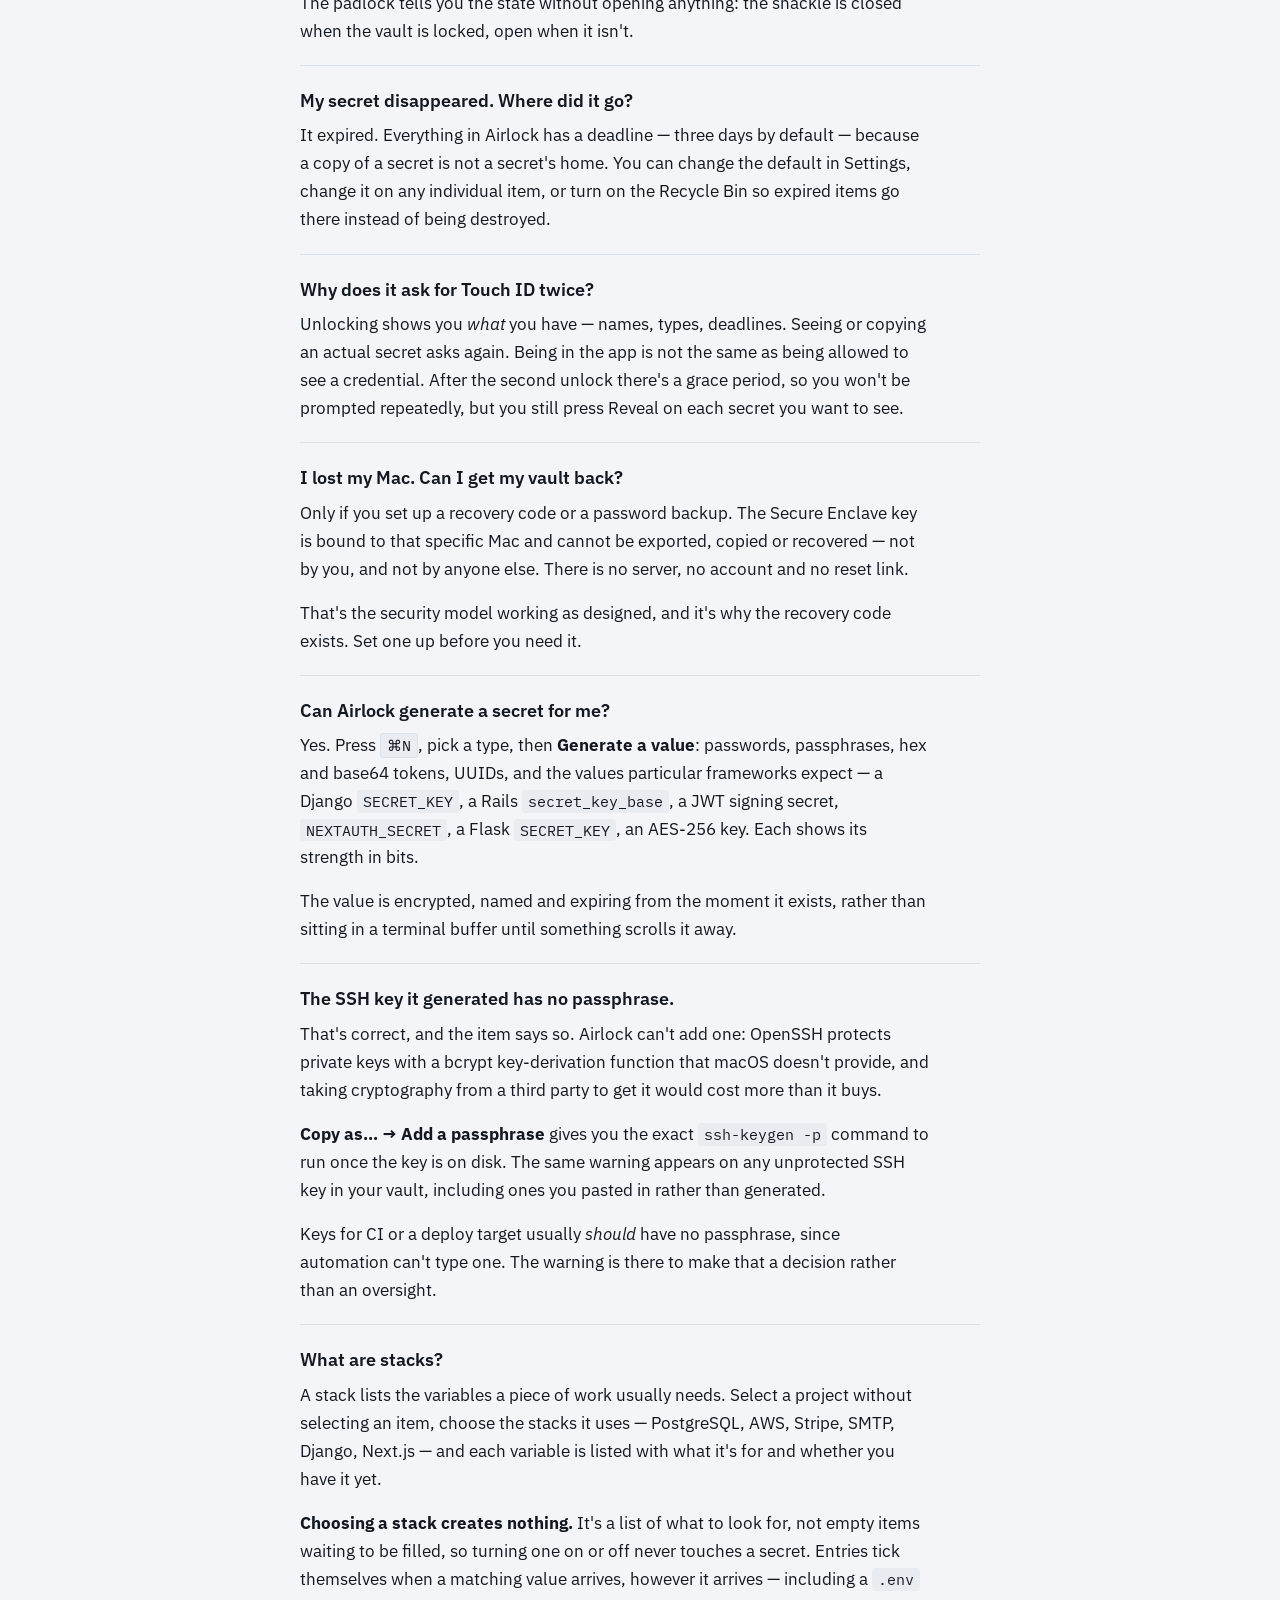
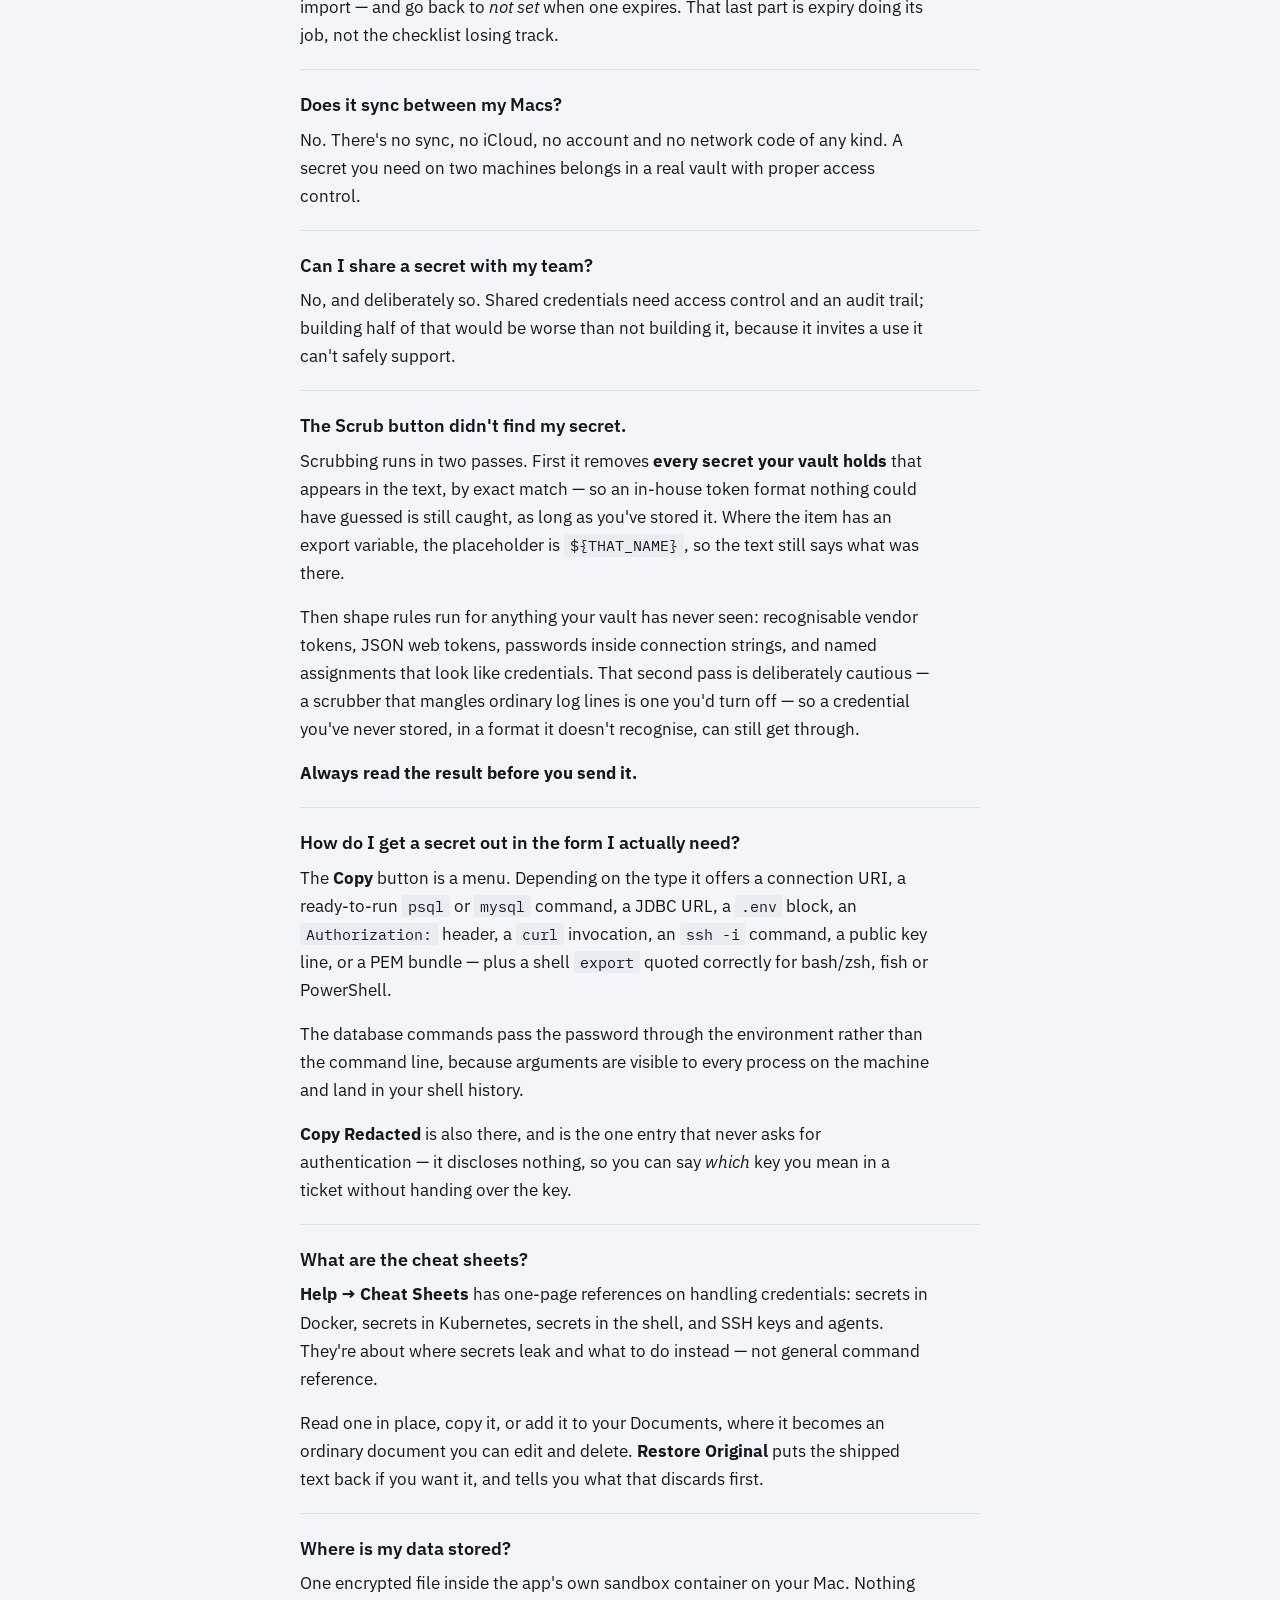
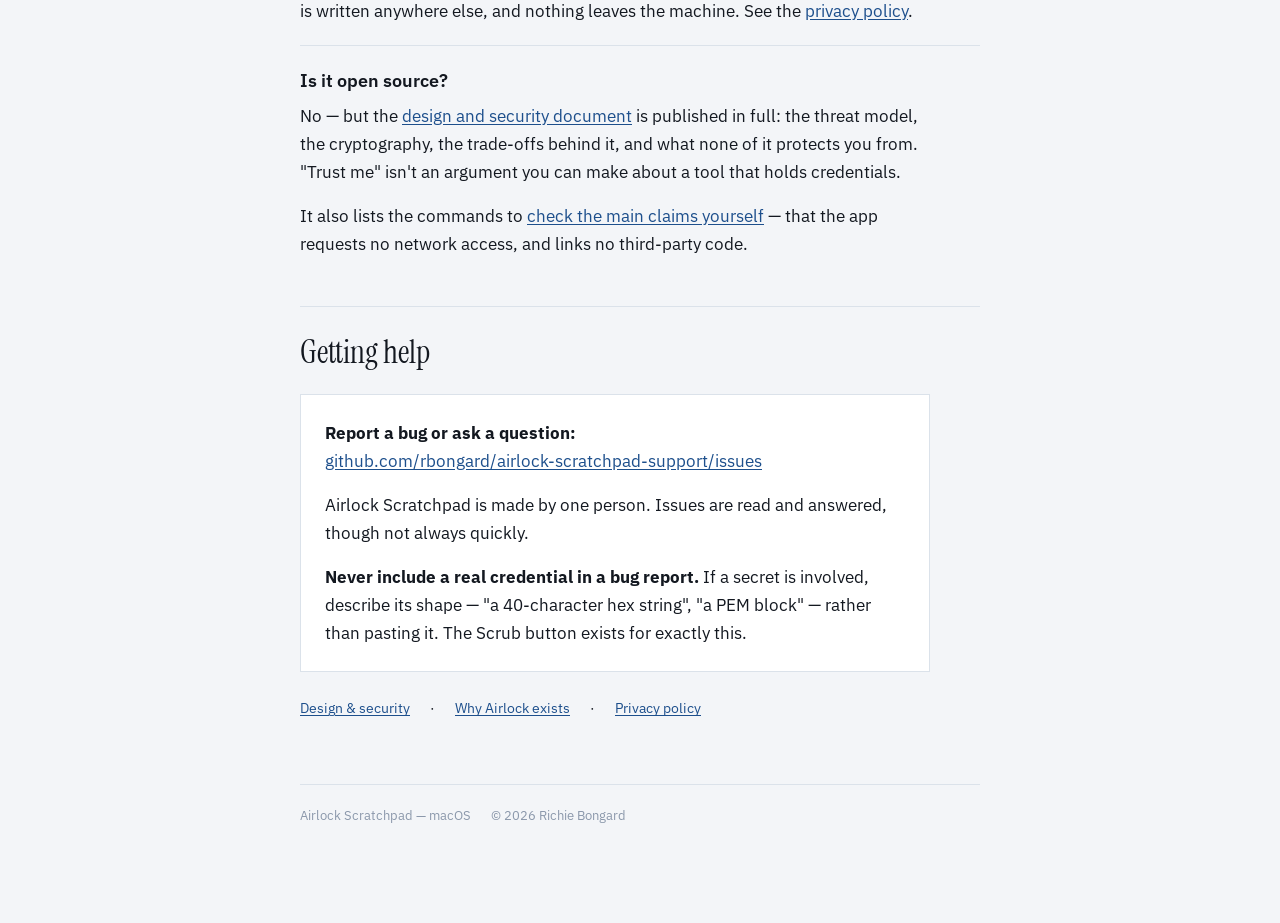
==== commit ef2579bf: "Link the app now that it is live The App Store listing exists, so the README and the support page po" ====
--- a/index.html
+++ b/index.html
@@ -17,6 +17,7 @@
     <span class="tag">macOS · Support</span>
     <h1>Airlock<span class="second">Scratchpad</span></h1>
     <p class="lede">A secure scratchpad for the developer secrets you're working with right now — one that encrypts them, and forgets them on purpose.</p>
+    <p><a href="https://apps.apple.com/us/app/airlock-scratchpad/id6808056086?mt=12">View on the Mac App Store</a></p>
   </header>
 
   <div class="callout">
